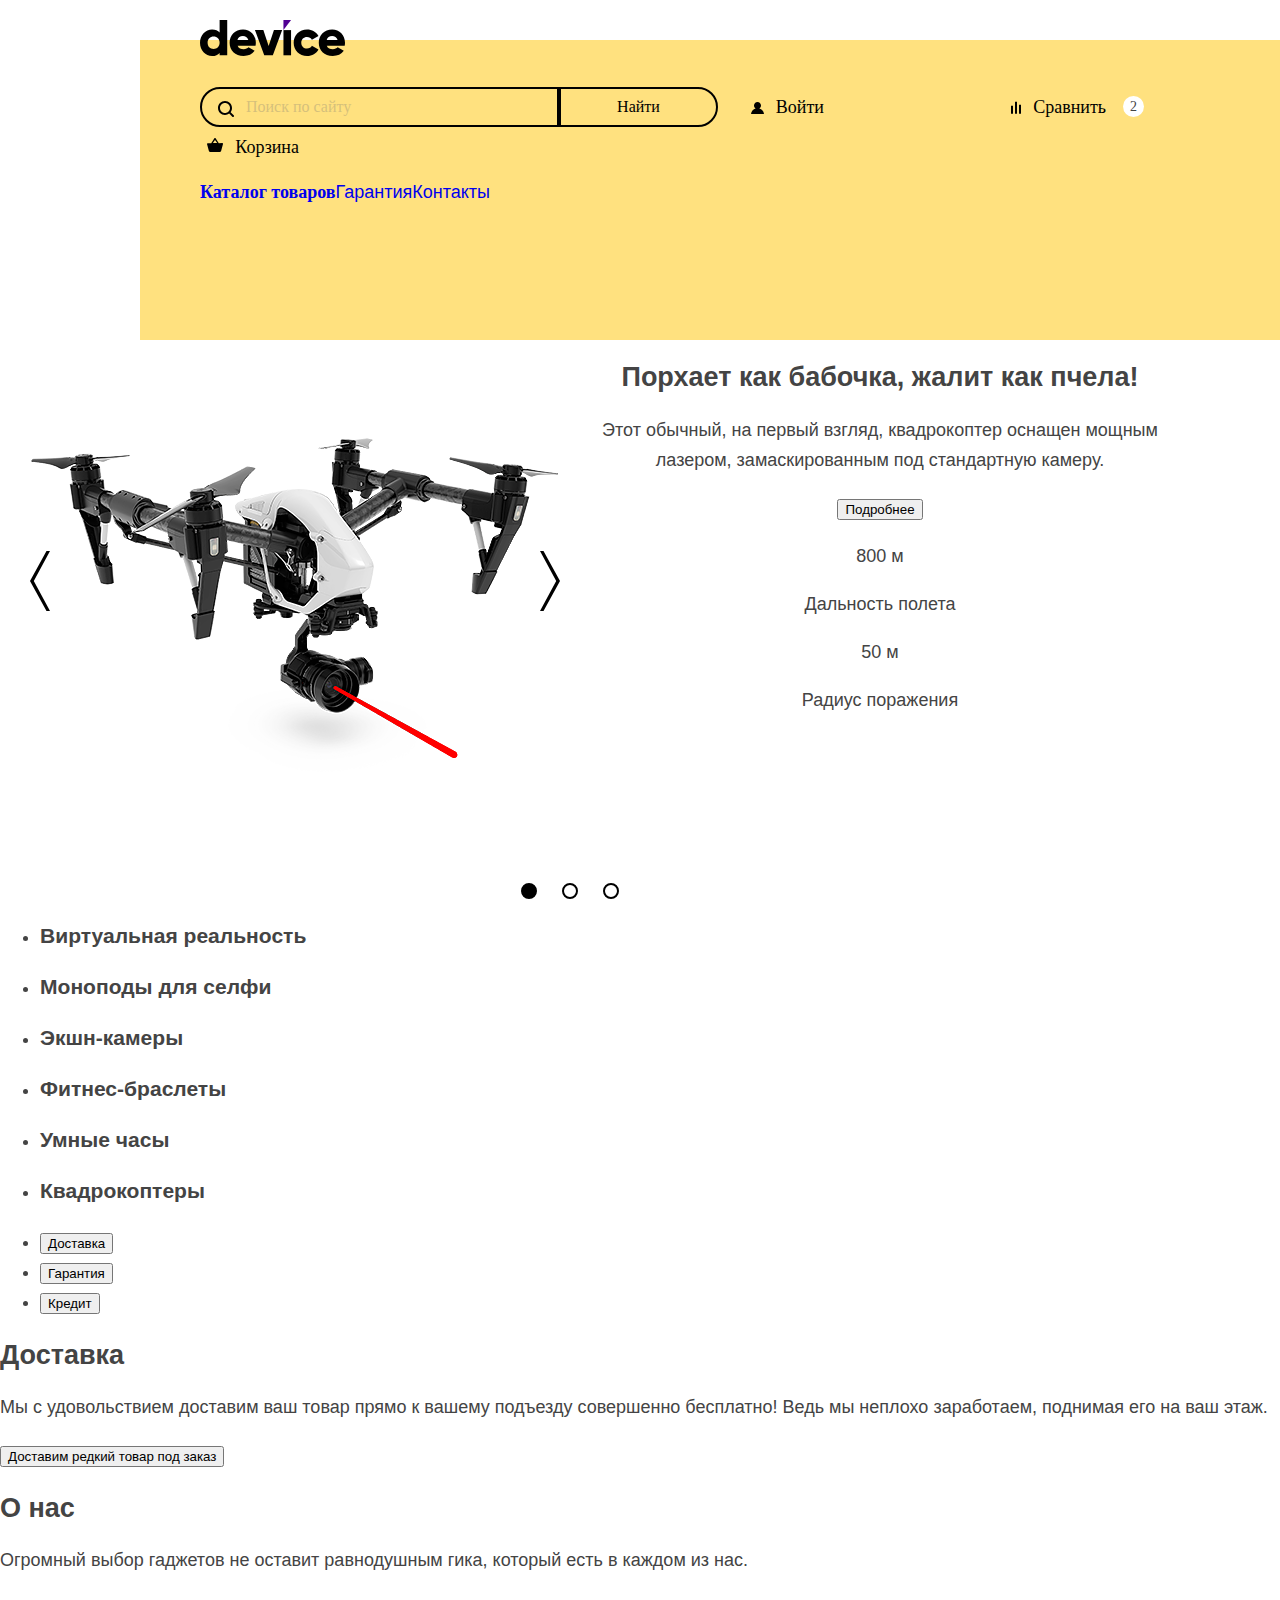
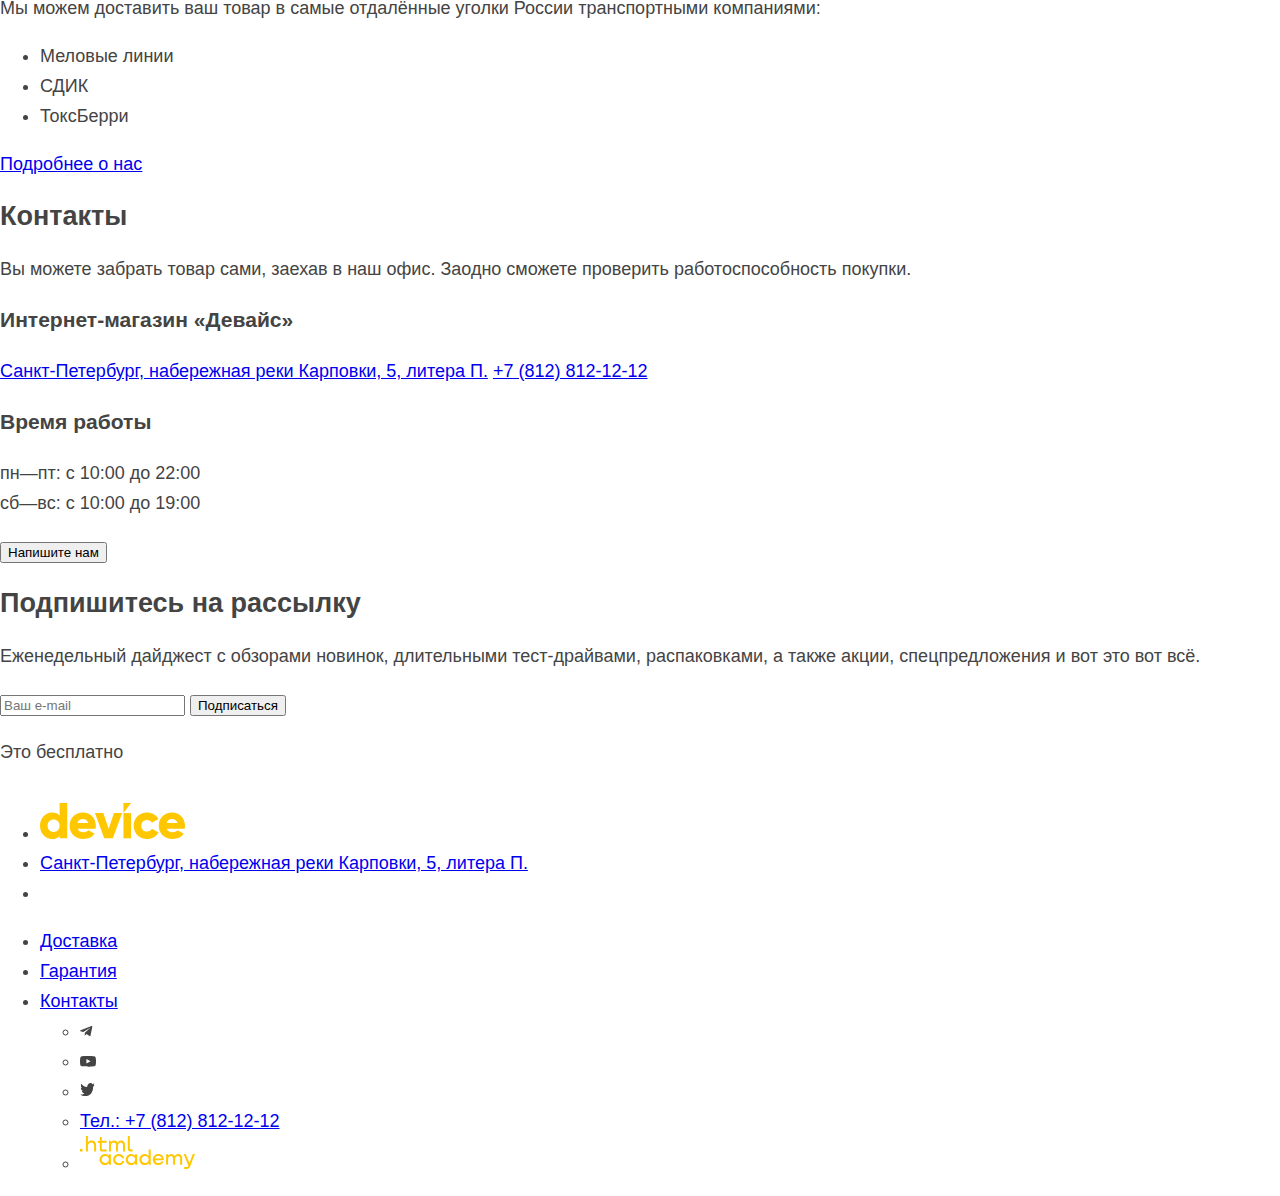
==== index.html @ 03622a64 "Добавляет Первая неделя" ====
<!DOCTYPE html>
<html lang="ru">
  <head>
    <meta charset="utf-8">
    <title>HTML Academy: Девайс</title>
    <link rel="stylesheet" href="styles/styles.css">
  </head>
  <body>
    <header class="page-header">
      <nav class="navigation">
        <a class="header-logo-link" href="#">
          <img src="images/svg/logo.svg" width="145" height="36" alt="Логотип Девайс">
        </a>
        <ul class="navigation-list-main">
          <li>
            <form class="navigation-form">
              <input class="navigation-search" type="text" placeholder="Поиск по сайту">
              <button class="navigation-form-button" type="submit">
                <span class="navigation-text-button">Найти</span>
              </button>
            </form>
          </li>
          <li>
            <a class="navigation-entrance-link" href="#">Войти</a>
          </li>
          <li>
            <a class="navigation-compare-link" href="#">Сравнить</a>
          </li>
          <li>
            <a class="navigation-basket-link" href="#">Корзина</a>
            <span class="navigation-basket-text"></span>
          </li>
        </ul>
        <ul class="navigation-list-index-catalog">
          <li class="navigation-item-index-catalog">
            <a class="navigation-link-index-catalog product-catalog" href="catalog.html">Каталог товаров</a>
          </li>
          <li class="navigation-item-index-catalog">
            <a class="navigation-link-index-catalog" href="#">Гарантия</a>
          </li>
          <li class="navigation-item-index-catalog">
            <a class="navigation-link-index-catalog" href="#contacts">Контакты</a>
          </li>
        </ul>
      </nav>
    </header>
    <main>
      <section class="slider">
        <h1 class="visually-hidden">Главная страница электро товаров</h1>
        <div class='slider-container'>
          <input class="slider-radio" type="radio" name="slider1" id="slider1_1" checked="checked">
          <label for="slider1_1"></label>
          <div class="slider-blok">
            <img alt="Самая популярная игрушка дрон" src="images/jpg/drone.png" width="560" height="560">
            <div class="slider-arrow">
              <label for="slider1_3">
                <img class="arrow" src="images\svg\arrow-left.svg" width="20" height="60" alt="Предыдущий слайд">
              </label>
              <label for="slider1_2">
                <img class="arrow" src="images/svg/arrow-right.svg" width="20" height="60" alt="Следущий слайд">
              </label>
            </div>
            <div class="slider-text">
              <h2 class="slider-title">Порхает как бабочка, жалит как пчела!</h2>
              <p>Этот обычный, на первый взгляд, квадрокоптер оснащен мощным лазером, замаскированным под стандартную камеру.</p>
              <button type="button">Подробнее</button>
              <div>
                <p>800 м</p>
                <p>Дальность полета</p>
              </div>
              <div>
                <p>50 м</p>
                <p>Радиус поражения</p>
              </div>
            </div>
          </div>
          <input class="slider-radio" type="radio" name="slider1" id="slider1_2">
          <label for="slider1_2"></label>
          <div class="slider-blok">
            <img alt="фитнес-браслеты" src="images/jpg/slider-2.png" width="560" height="560">
            <div class="slider-arrow">
              <label class="slider-label" for="slider1_1">
                <img class="arrow" src="images\svg\arrow-left.svg" width="20" height="60" alt="Предыдущий слайд">
              </label>
              <label for="slider1_3">
                <img class="arrow" src="images/svg/arrow-right.svg" width="20" height="60" alt="Следущий слайд">
              </label>
            </div>
            <div class="slider-text">
              <h2 class="slider-title">Худеем правильно!</h2>
              <p>Мотивирующие фитнес-браслеты помогут найти в себе силы не пропускать занятия и соблюдать диету.</p>
              <button type="button">Подробнее</button>
              <div>
                <p>48 часов</p>
                <p>Без подзарядки</p>
              </div>
            </div>
          </div>
          <input class="slider-radio" type="radio" name="slider1" id="slider1_3">
          <label for="slider1_3"></label>
          <div class="slider-blok">
            <img class="slider-images" alt="фитнес-браслеты" src="images/jpg/slider-3.png" width="560" height="560">
            <div class="slider-arrow">
              <label for="slider1_2">
                <img class="arrow" src="images\svg\arrow-left.svg" width="20" height="60" alt="Предыдущий слайд">
              </label>
              <label for="slider1_1">
                <img class="arrow" src="images/svg/arrow-right.svg" width="20" height="60" alt="Следущий слайд">
              </label>
            </div>
            <div class="slider-text">
              <h2 class="slider-title">Делай селфи, как Бен Стиллер!</h2>
              <p>Самая длинная палка для селфи доступна в нашем магазине. Восемь (Восемь, Карл!) метров длиной и весом всего 5 кг.</p>
              <button type="button">Подробнее</button>
              <div>
                <p>8,5 м</p>
                <p>Длина палки</p>
              </div>
              <div>
                <p>5 кг</p>
                <p>Вес палки</p>
              </div>
              <div>
                <p>Карбон</p>
                <p>Материал</p>
              </div>
            </div>
          </div>
        </div>
      </section>
      <section class="catalog-categories">
        <h2 class="visually-hidden">Выбор категории товаров</h2>
        <ul>
          <li>
            <h3>Виртуальная реальность</h3>
          </li>
          <li>
            <h3>Моноподы для селфи</h3>
          </li>
          <li>
            <h3>Экшн-камеры</h3>
          </li>
          <li>
            <h3>Фитнес-браслеты</h3>
          </li>
          <li>
            <h3>Умные часы</h3>
          </li>
          <li>
            <h3>Квадрокоптеры</h3>
          </li>
        </ul>
      </section>
      <section class="property">
        <div class="button-property-container">
          <ul>
            <li>
              <button type="button">Доставка</button>
            </li>
            <li>
              <button type="button">Гарантия</button>
            </li>
            <li>
              <button type="button">Кредит</button>
            </li>
          </ul>
        </div>
        <div>
          <h2>Доставка</h2>
          <p>Мы с удовольствием доставим ваш товар прямо к вашему подъезду совершенно бесплатно! Ведь мы неплохо заработаем, поднимая его на ваш этаж.</p>
        </div>
        <button type="button">Доставим редкий товар под заказ</button>
      </section>
      <section class="company-information">
        <article>
          <h2>О нас</h2>
          <p>Огромный выбор гаджетов не оставит равнодушным гика, который есть в каждом из нас.</p>
          <p>Мы можем доставить ваш товар в самые отдалённые уголки России транспортными компаниями:</p>
          <ul>
            <li>Меловые линии</li>
            <li>СДИК</li>
            <li>ТоксБерри</li>
          </ul>
          <a href="#">Подробнее о нас</a>
        </article>
        <article id="contacts">
          <h2>Контакты</h2>
          <p>Вы можете забрать товар сами, заехав в наш офис. Заодно сможете проверить работоспособность покупки.</p>
          <h3>Интернет-магазин «Девайс»</h3>
          <a href="#">Санкт-Петербург, набережная реки Карповки, 5, литера П.</a>
          <a href="tel:+78128121212">+7 (812) 812-12-12</a>
          <h3>Время работы</h3>
          <p>пн—пт: с 10:00 до 22:00<br>сб—вс: с 10:00 до 19:00</p>
          <button type="button">Напишите нам</button>
        </article>
      </section>
      <section class="subscride">
        <h2>Подпишитесь на рассылку</h2>
        <p>Еженедельный дайджест с обзорами новинок, длительными тест-драйвами, распаковками, а также акции, спецпредложения и вот это вот всё.</p>
        <form class="subscride-form" action="https://echo.htmlacademy.ru" method="post">
          <input class="field"  placeholder="Ваш e-mail" type="email" name="subscride-email" id="subscride-email" required>
          <button class="button-subscride" type="submit">Подписаться</button>
        </form>
        <p>Это бесплатно</p>
      </section>
    </main>
    <footer>
      <section>
        <h2 class="visually-hidden">Контактактная информация</h2>
        <ul>
          <li>
            <a href="#">
              <img src="images/svg/logo-footer.svg" width="145" height="36" alt="Логотип Девайс">
            </a>
          </li>
          <li>
            <a href="#">Санкт-Петербург, набережная реки Карповки, 5, литера П.</a>
          </li>
          <li>
            <span class="footer-decor"></span>
          </li>
        </ul>
        <ul>
          <li>
            <a href="#">Доставка</a>
          </li>
          <li>
            <a href="#">Гарантия</a>
          </li>
          <li>
            <a href="#contacts">Контакты</a>
          </li>
          <ul>
            <li>
              <a href="https://t.me/htmlacademy">
                <img src="images/svg/telegram.svg" width="13" height="11" alt="Сщцыальная сеть Телеграмм">
              </a>
            </li>
            <li>
              <a href="https://www.youtube.com/user/htmlacademyru">
                <img src="images/svg/youtube.svg" width="16" height="11" alt="Видео хостинг Ютуб">
              </a>
            </li>
            <li>
              <a href="https://twitter.com/htmlacademy_ru">
                <img src="images/svg/twitr.svg" width="15" height="14" alt="Социальная сеть Твитр">
              </a>
            </li>
          </ul>
          <ul>
            <li>
              <a href="tel:+78128121212">Тел.: +7 (812) 812-12-12</a>
            </li>
            <li>
              <a href="https://htmlacademy.ru/">
                <span class="visually-hidden">Логотип html.academy</span>
                <svg width="115" height="33" viewBox="0 0 115 33" fill="none" xmlns="http://www.w3.org/2000/svg">
                  <path d="M0 12.9V15.5H2.5V12.9H0Z" fill="#FFC700"/>
                  <path d="M11.6 4.5C10 4.5 8.8 5.2 8 6.2H7.9V0H5.9V15.5H7.9V10.2C7.9 8.1 9.2 6.6 11.2 6.6C13 6.6 14.1 8 14.1 9.8V15.5H16.1V9.4C16.2 6.4 14.3 4.5 11.6 4.5Z" fill="#FFC700"/>
                  <path d="M26.6 4.8H21.8V1.1H19.8V4.9H17.9V6.9H19.8V12.9C19.8 14.6 20.8 15.6 22.5 15.6H26.6V13.6H22.9C22.2 13.6 21.8 13.2 21.8 12.5V6.8H26.6V4.8Z" fill="#FFC700"/>
                  <path d="M41.1 4.6C39.5 4.6 38.2 5.4 37.6 6.7H37.5C36.9 5.5 35.7 4.6 34.1 4.6C32.7 4.6 31.6 5.4 31 6.4H30.9V4.8H29V15.4H31V10C31 8 32 6.5 33.6 6.5C35.1 6.5 36 7.5 36 9.1V15.4H38V9.8C38 7.4 39.4 6.5 40.6 6.5C42.1 6.5 43 7.5 43 9.1V15.4H45V8.9C45.1 6.4 43.6 4.6 41.1 4.6Z" fill="#FFC700"/>
                  <path d="M47.8 12.7C47.8 14.4 48.8 15.4 50.6 15.4H52.6V13.4H50.9C50.2 13.4 49.8 13 49.8 12.3V0H47.8V12.7Z" fill="#FFC700"/>
                  <path d="M28.9 19.7C28 18.6 26.7 17.9 25 17.9C21.9 17.9 19.6 20.2 19.6 23.5C19.6 26.8 21.9 29.1 25 29.1C26.8 29.1 28 28.3 28.8 27.2H28.9V28.8H30.9V18.2H28.9V19.7ZM25.3 27.1C23.1 27.1 21.7 25.5 21.7 23.5C21.7 21.5 23.1 19.9 25.3 19.9C27.5 19.9 28.9 21.5 28.9 23.5C28.9 25.4 27.5 27.1 25.3 27.1Z" fill="#FFC700"/>
                  <path d="M44.2 22C43.7 19.6 41.6 17.9 38.8 17.9C35.4 17.9 33.2 20.4 33.2 23.5C33.2 26.6 35.4 29.1 38.8 29.1C41.6 29.1 43.7 27.3 44.2 24.9H42.1C41.7 26.2 40.4 27.2 38.8 27.2C36.6 27.2 35.2 25.6 35.2 23.6C35.2 21.6 36.6 20 38.8 20C40.4 20 41.6 21 42.1 22.2H44.2V22Z" fill="#FFC700"/>
                  <path d="M55.1 19.7C54.2 18.6 52.9 17.9 51.2 17.9C48.1 17.9 45.8 20.2 45.8 23.5C45.8 26.8 48.1 29.1 51.2 29.1C53 29.1 54.2 28.3 55 27.2H55.1V28.8H57.1V18.2H55.1V19.7ZM51.5 27.1C49.3 27.1 47.9 25.5 47.9 23.5C47.9 21.5 49.3 19.9 51.5 19.9C53.7 19.9 55.1 21.5 55.1 23.5C55.1 25.4 53.6 27.1 51.5 27.1Z" fill="#FFC700"/>
                  <path d="M68.7 19.8C67.8 18.7 66.5 17.9 64.8 17.9C61.7 17.9 59.4 20.2 59.4 23.5C59.4 26.8 61.6 29.1 64.8 29.1C66.5 29.1 67.8 28.3 68.6 27.3H68.7V28.8H70.7V13.4H68.7V19.8ZM65.1 27.1C62.9 27.1 61.5 25.5 61.5 23.5C61.5 21.5 62.9 19.9 65.1 19.9C67.3 19.9 68.7 21.5 68.7 23.5C68.6 25.5 67.2 27.1 65.1 27.1Z" fill="#FFC700"/>
                  <path d="M78.3 17.9C75 17.9 72.8 20.4 72.8 23.5C72.8 26.5 74.9 29.1 78.3 29.1C80.8 29.1 82.8 27.8 83.5 25.5H81.4C80.9 26.5 79.8 27.1 78.4 27.1C76.5 27.1 75.1 25.8 75 24.2H83.8C84 20.6 81.8 17.9 78.3 17.9ZM78.3 19.8C80 19.8 81.3 20.8 81.6 22.4H75.1C75.4 20.9 76.6 19.8 78.3 19.8Z" fill="#FFC700"/>
                  <path d="M98.2 17.9C96.6 17.9 95.3 18.7 94.6 19.9H94.5C93.9 18.7 92.7 17.9 91.1 17.9C89.7 17.9 88.6 18.6 88 19.7V18.2H86.1V28.8H88.1V23.4C88.1 21.4 89.1 20 90.7 19.9C92.2 19.9 93.1 20.9 93.1 22.5V28.8H95.1V23.2C95.1 20.8 96.5 19.9 97.7 19.9C99.2 19.9 100.1 20.9 100.1 22.5V28.8H102.1V22.3C102.2 19.7 100.7 17.9 98.2 17.9Z" fill="#FFC700"/>
                  <path d="M109.4 27L105.8 18.1H103.6L108.4 29.7C108.1 30.6 107.7 30.9 106.7 30.9H104.2V32.9H106.7C108.5 32.9 109.5 32.1 110.2 30.3L114.9 18.1H112.8L109.4 27Z" fill="#FFC700"/>
                </svg>
              </a>
            </li>
          </ul>
        </ul>
      </section>
    </footer>
  </body>
</html>
---- styles/styles.css ----
@font-face {
  font-family: "Rubik";
  font-style: normal;
  font-weight: 400;
  src: url("../fonts/rubik/rubik-400.woff2") format("woff2");
  font-display: swap;
}

@font-face {
  font-family: "Rubik";
  font-style: normal;
  font-weight: 700;
  src: url("../fonts/rubik/rubik-700.woff2") format("woff2");
  font-display: swap;
}

@font-face {
  font-family: "Raleway";
  font-style: normal;
  font-weight: 800;
  src: url("../fonts/raleway/raleway-800.woff2") format("woff2");
  font-display: swap;
}

html {
  height: 100%;
  background: #E5E5E5;
}

body {
  display: flex;
  width: 1440px;
  min-height: 100%;
  margin: 0 auto;
  flex-direction: column;
  font-weight: 400;
  font-size: 18px;
  line-height: 30px;
  font-family: "Rubik", sans-serif;
  color: #444444;
  background: #FFFFFF;
}

.visually-hidden {
  position: absolute;
  width: 1px;
  height: 1px;
  margin: -1px;
  padding: 0;
  border: 0;
  clip: rect(0 0 0 0);
  overflow: hidden;
}
/* header*/
.page-header {
  width: 1160px;
  min-height: 300px;
  margin: 0 auto;
  margin-top: 40px;
  background: #FFE17F;
}

.navigation {
  display: flex;
  flex-wrap: wrap;
  width: 1040px;
  position: relative;
  bottom: 20px;
  left: 60px;
  flex-direction: column;
  align-items: flex-start;
}

.header-logo-link {
  margin-bottom: 22px;
  outline-style: none;
}

.header-logo-link:hover  {
  opacity: 0.6;
}

.header-logo-link:active {
  opacity: 0.3;
}

.header-logo-link:focus-visible {
  outline: 2px solid #AF4FFF;
}

.navigation-list-main,
.navigation-list-index-catalog {
  display: flex;
  flex-wrap: wrap;
  width: 1040px;
  margin: 0;
  padding: 0;
  list-style: none;
}

.navigation-form {
  display: flex;
}

.navigation-search,
.navigation-search-catalog {
  display: block;
  width: 311px;
  padding: 8px 0;
  padding-left: 44px;
  font-family: 'Rubik';
  font-weight: 400;
  font-size: 16px;
  line-height: 20px;
  color: #000000;
  background: #FFE17F;
  border: 2px solid #000000;
  border-radius: 50px 0 0 50px;
}

.navigation-search::placeholder {
  opacity: 0.3;
}

.navigation-search,
.navigation-search-catalog {
  background-image: url("../images/svg/magnifier.svg");
  background-repeat: no-repeat;
  background-position-x: 16px;
  background-position-y: 12px;
}

.navigation-search:focus,
.navigation-search-catalog:focus {
  outline: 2px solid #AF4FFF
}

.navigation-search:disabled,
.navigation-search-catalog:disabled {
  opacity: 0.3;
}

.navigation-form-button {
  display: block;
  min-width: 159px;
  margin-right: 27px;
  padding: 8px 0;
  font-family: 'Rubik';
  font-size: 16px;
  line-height: 20px;
  text-align: center;
  color: #000000;
  background: #FFE17F;
  border: 2px solid #000000;
  border-radius: 0 50px 50px 0;
  text-decoration: none;
  cursor: pointer;
}

.navigation-form-button:hover {
  color: #FFFFFF;
  background: #000000;
}

.navigation-form-button:active {
  color: #FFFFFF;
  background: #000000;
}

.navigation-text-button:active {
  opacity: 0.3;
}

.navigation-form-button:focus-visible {
  outline: 2px solid #AF4FFF;
}

.navigation-entrance-link {
  display: block;
  width: 79px;
  margin: 0;
  margin-right: 177px;
  padding: 5px 0;
  font-family: 'Rubik';
  font-size: 18px;
  line-height: 30px;
  text-align: right;
  color: #000000;
  cursor: pointer;
  text-decoration: none;
}

.navigation-entrance-link::before {
  position: relative;
  content: "";
  padding: 0 7px;
  top: 5px;
  right: 11px;
  background-image: url("../images/svg/figure.svg");
  background-repeat: no-repeat;
}

.navigation-compare-link {
  display: block;
  width: 105px;
  margin: 0;
  margin-right: 36px;
  padding: 5px 0;
  font-family: 'Rubik';
  font-size: 18px;
  line-height: 30px;
  text-align: right;
  color: #000000;
  cursor: pointer;
  text-decoration: none;
}

.navigation-compare-link::before {
  position: relative;
  content: "";
  padding: 0 5px;
  top: 4px;
  right: 12px;
  background-image: url("../images/svg/сompare.svg");
  background-repeat: no-repeat;
}

.navigation-basket-link {
  display: block;
  width: 99px;
  margin: 0;
  padding: 5px 0;
  font-family: 'Rubik';
  font-size: 18px;
  line-height: 30px;
  text-align: right;
  color: #000000;
  cursor: pointer;
  text-decoration: none;
}

.navigation-basket-link::before {
  position: relative;
  content: "";
  padding: 0 8px;
  top: 1px;
  right: 12px;
  background-image: url("../images/svg/basket.svg");
  background-repeat: no-repeat;
}

.navigation-basket-link::after {
  position: absolute;
  content: "";
  width: 21px;
  height: 21px;
  right: 96px;
  top: 76px;
  border-radius: 100%;
  background: #FFFFFF;
}

.navigation-basket-text::after {
  position: absolute;
  content: "2";
  right: 103px;
  top: 78px;
  font-family: 'Rubik';
  font-style: normal;
  font-weight: 400;
  font-size: 14px;
  line-height: 17px;
}

.navigation-entrance-link:hover,
.navigation-compare-link:hover,
.navigation-basket-link:hover {
  opacity: 0.6;
}

.navigation-entrance-link:active,
.navigation-compare-link:active,
.navigation-basket-link:active {
  opacity: 0.3;
}

.navigation-entrance-link:focus-visible,
.navigation-compare-link:focus-visible,
.navigation-basket-link:focus-visible {
  outline: 2px solid #AF4FFF;
}

.navigation-list-index-catalog {
  min-height: 50px;
}

.navigation-link-index-catalog {
  display: block;
  text-decoration: none;
}

.navigation-item-index-catalog {
  margin-top: auto;
  margin-bottom: auto;
}

.product-catalog {
  font-family: 'Raleway';
  font-weight: 800;
  font-size: 18px;
  line-height: 21px;
}

.slider-container {
  position: relative;
  width: 1160px;
  height: 560px;
  text-align: center;
}

.slider-blok {
  display: flex;
}

.slider-arrow {
  display: flex;
  position: absolute;
  width: 570px;
  margin: 0;
  padding: 0;
  left: 10px;
  top: 211px;
  justify-content: space-between;
}

.arrow {
  padding: 0 20px;
  cursor: pointer;
}

.slider-text {
  width: 560px;
  margin-left: 40px;
}

.slider-radio {
  display: none;
}


.slider-radio + label {
  display: inline-block;
  width: 12px;
  height: 12px;
  border-radius: 8px;
  border: 2px solid #000000;
  cursor: pointer;
  z-index: 100;
  position: relative;
  margin-right: 20px;
  top: 96%;
}

.slider-radio + label:hover {
  background: rgba(250, 250, 250, 0.8);
}

.slider-radio:checked + label {
  background: #000000;
}

.slider-blok {
  position: absolute;
  top: 0;
  left: 0;
  right: 0;
  bottom: 0;
  z-index: 0;
  visibility: hidden;
  opacity: 0;
  transition: opacity 0.8s ease-out 0.1s, visibility 0.1s ease-out 0.9s;
}

.slider-radio:checked + label + .slider-blok {
  visibility: visible;
  opacity: 1;
  transition: opacity 0.8s ease-out 0.1s, visibility 0.1s ease-out 0s;
}
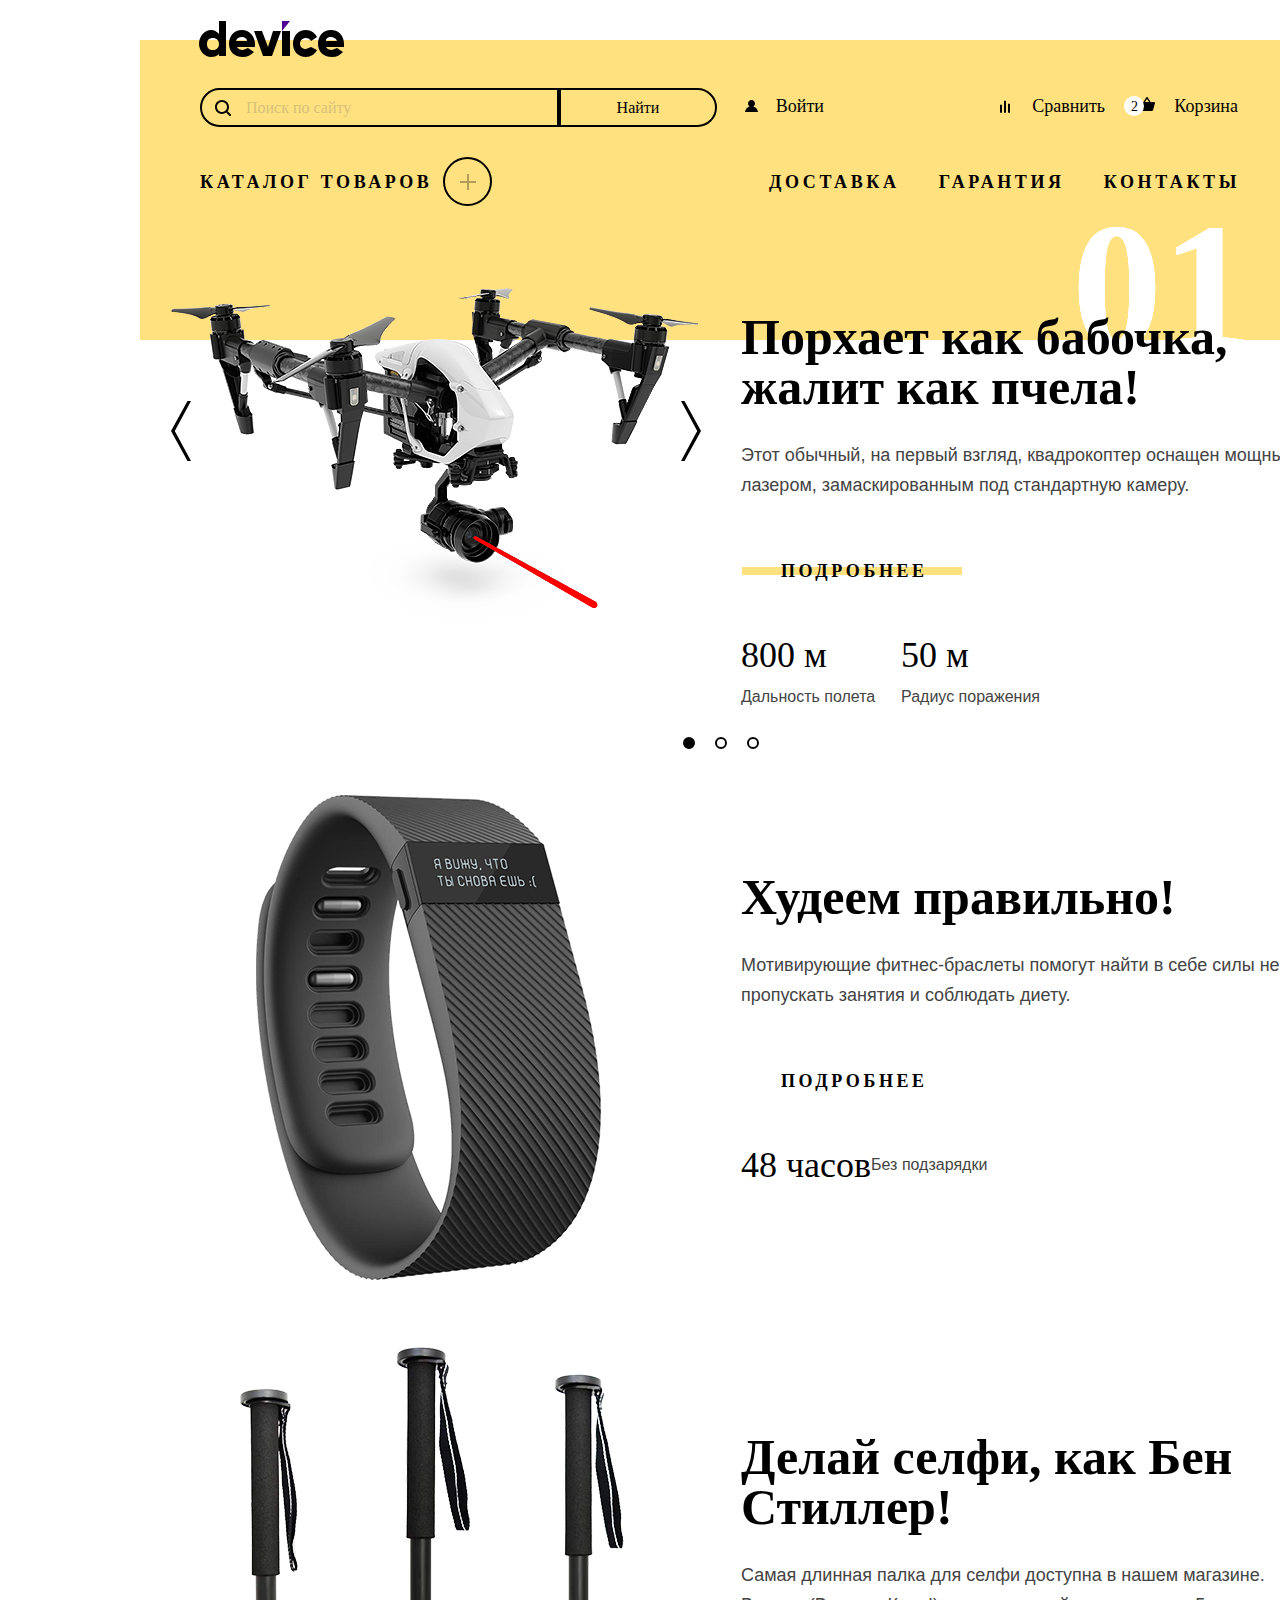
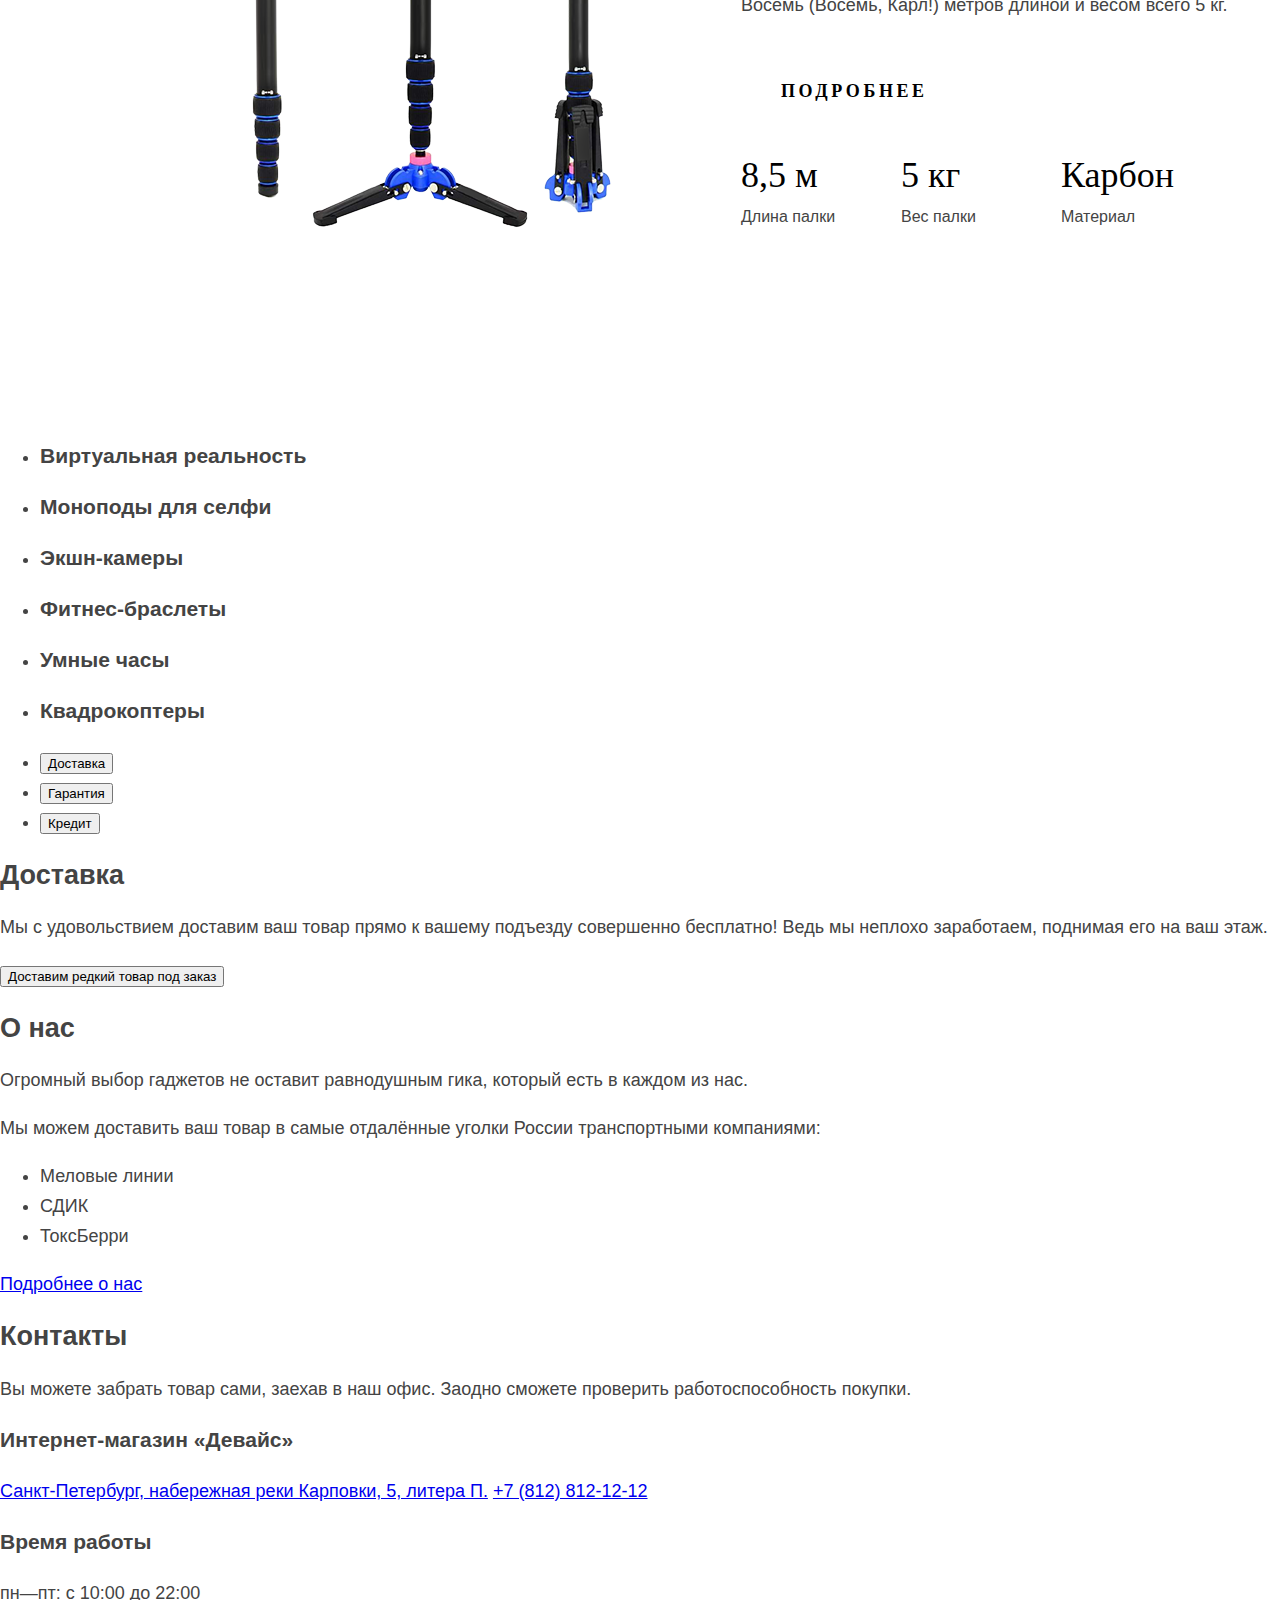
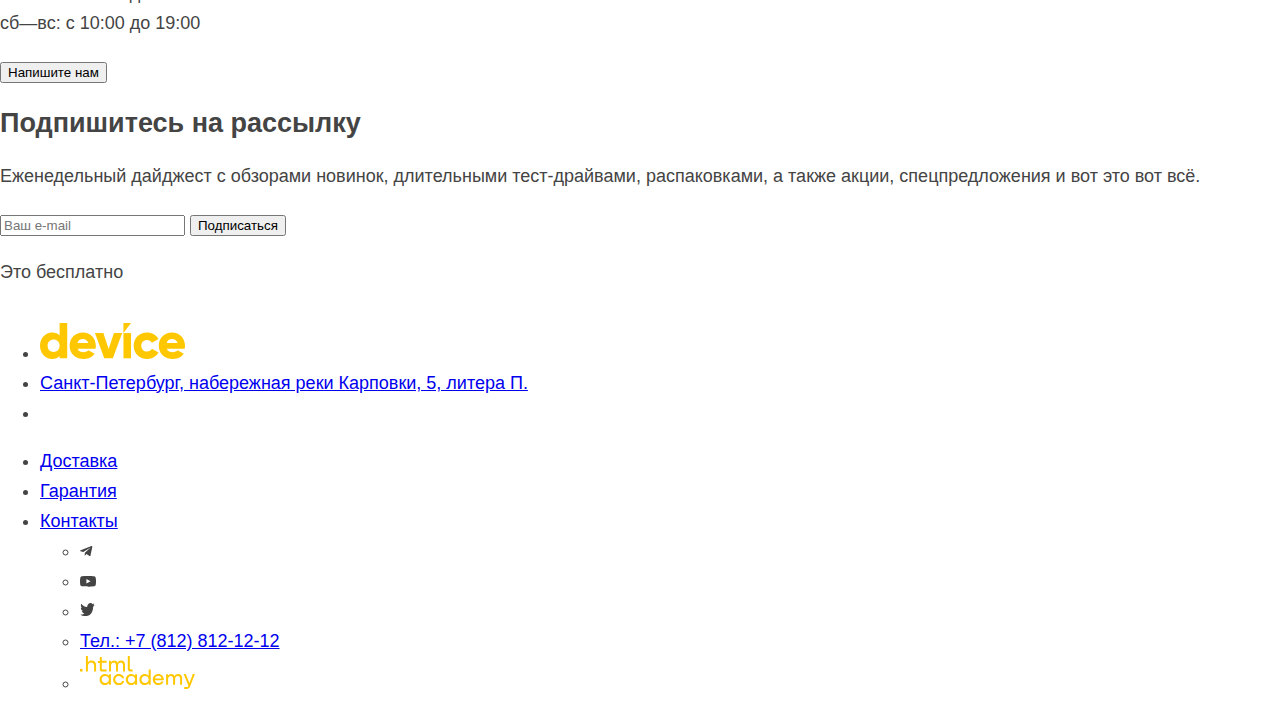
==== commit 65ecb6f9: "Добавляет Вторая неделя" ====
--- a/index.html
+++ b/index.html
@@ -7,126 +7,197 @@
   </head>
   <body>
     <header class="page-header">
+      <a class="header-logo-link" href="#">
+        <img src="images/svg/logo.svg" width="145" height="36" alt="Логотип Девайс">
+      </a>
       <nav class="navigation">
-        <a class="header-logo-link" href="#">
-          <img src="images/svg/logo.svg" width="145" height="36" alt="Логотип Девайс">
-        </a>
-        <ul class="navigation-list-main">
-          <li>
-            <form class="navigation-form">
-              <input class="navigation-search" type="text" placeholder="Поиск по сайту">
+        <div class="navigation-container">
+          <form action="https://echo.htmlacademy.ru" method="get">
+            <label class="navigation-form">
+              <span class="visually-hidden">Поискавое поле</span>
+              <input class="navigation-search" type="text" placeholder="Поиск по сайту" name="text">
               <button class="navigation-form-button" type="submit">
                 <span class="navigation-text-button">Найти</span>
               </button>
-            </form>
-          </li>
-          <li>
-            <a class="navigation-entrance-link" href="#">Войти</a>
-          </li>
-          <li>
-            <a class="navigation-compare-link" href="#">Сравнить</a>
-          </li>
-          <li>
-            <a class="navigation-basket-link" href="#">Корзина</a>
-            <span class="navigation-basket-text"></span>
-          </li>
-        </ul>
-        <ul class="navigation-list-index-catalog">
-          <li class="navigation-item-index-catalog">
-            <a class="navigation-link-index-catalog product-catalog" href="catalog.html">Каталог товаров</a>
-          </li>
-          <li class="navigation-item-index-catalog">
-            <a class="navigation-link-index-catalog" href="#">Гарантия</a>
-          </li>
-          <li class="navigation-item-index-catalog">
-            <a class="navigation-link-index-catalog" href="#contacts">Контакты</a>
-          </li>
-        </ul>
+            </label>
+          </form>
+          <a class="navigation-entrance-link" href="#">Войти</a>
+          <ul class="navigation-list-index">
+            <li>
+              <a class="navigation-compare-link" href="#">Сравнить</a>
+            </li>
+            <li class="navigation-basket-itam">
+              <a class="navigation-basket-link" href="#">Корзина</a>
+              <div class="navigation-basket-itam">
+                <div class="container-popover">
+                  <ul class="popover-list">
+                    <li class="popover-itam">
+                      <div class="container-amateur">
+                        <img class="popover-images" src="images/jpg/product.jpg" width="39" height="43" alt="Картинка сэлфи палка">
+                        <p class="popover-text">Любительская<br>селфи-палка</p>
+                      </div>
+                      <button class="popover-botton" type="button">
+                        <span class="visually-hidden">Удалить избранное</span>
+                      </button>
+                    </li>
+                    <li class="popover-itam">
+                      <div class="container-professional">
+                        <img class="popover-images" src="images/jpg/product-1-small.jpg" width="39" height="43" alt="Картинка сэлфи палка">
+                        <p class="popover-text">Профессиональная<br>селфи-палка</p>
+                      </div>
+                      <button class="popover-botton-product" type="button">
+                        <span class="visually-hidden">Удалить избранное</span>
+                      </button>
+                    </li>
+                  </ul>
+                  <ul class="popover-list-text">
+                    <li class="popover-itam">
+                      <p class="popover-text">Товаров: 2</p>
+                    </li>
+                    <li class="popover-itam">
+                      <p class="popover-text">Сумма: 2000 ₽</p>
+                    </li>
+                    <li class="popover-itam-botton">
+                      <a class="popover-link" href="#">Открыть корзину</a>
+                    </li>
+                  </ul>
+                </div>
+              </div>
+            </li>
+          </ul>
+        </div>
+        <div class="navigation-container-group">
+          <div class="container-group-toggler">
+            <p class="navigation-text-group-toggler">Каталог товаров</p>
+            <button class="group-toggler-button" type="button">
+              <span class="visually-hidden">Открыть каталог таваров.</span>
+              <div class="submenu-container">
+                <div class="submenu-container-list">
+                  <ul class="submenu">
+                    <li class="submenu-itam">
+                      <a class="submenu-link" href="">Виртуальная реальность</a>
+                    </li>
+                    <li class="submenu-itam">
+                      <a class="submenu-link" href="">Моноподы для cелфи</a>
+                    </li>
+                    <li class="submenu-itam">
+                      <a class="submenu-link" href="">Экшн-камеры</a>
+                    </li>
+                  </ul>
+                  <ul class="submenu">
+                    <li class="submenu-itam">
+                      <a class="submenu-link" href="">Фитнес-браслеты</a>
+                    </li>
+                    <li class="submenu-itam">
+                      <a class="submenu-link" href="">Умные часы</a>
+                    </li>
+                  </ul>
+                  <ul class="submenu">
+                    <li class="submenu-itam">
+                      <a class="submenu-link" href="">Квадрокоптеры</a>
+                    </li>
+                  </ul>
+                </div>
+              </div>
+            </button>
+          </div>
+          <ul class="navigation-list-group">
+            <li class="navigation-item-group">
+              <a class="navigation-link-group" href="#">Доставка</a>
+            </li>
+            <li class="navigation-item-group">
+              <a class="navigation-link-group" href="#">Гарантия</a>
+            </li>
+            <li class="navigation-item-group">
+              <a class="navigation-link-group" href="#contacts">Контакты</a>
+            </li>
+          </ul>
+        </div>
       </nav>
     </header>
     <main>
       <section class="slider">
         <h1 class="visually-hidden">Главная страница электро товаров</h1>
-        <div class='slider-container'>
-          <input class="slider-radio" type="radio" name="slider1" id="slider1_1" checked="checked">
-          <label for="slider1_1"></label>
-          <div class="slider-blok">
+        <article class='slider-container'>
+          <h2 class="visually-hidden">Дрон</h2>
+          <div class="slider-arrow">
+            <button class="slider-button" type="button">
+              <img class="arrow" src="images\svg\arrow-left.svg" width="20" height="60" alt="Предыдущий слайд">
+            </button>
+            <button class="slider-button" type="button">
+              <img class="arrow" src="images/svg/arrow-right.svg" width="20" height="60" alt="Следущий слайд">
+            </button>
+            <div class="container-radio-button">
+              <button class="button-radio_1" type="button">
+                <span class="visually-hidden">Кнопка переключение слайдера</span>
+              </button>
+              <button class="button-radio" type="button">
+                <span class="visually-hidden">Кнопка переключение слайдера</span>
+              </button>
+              <button class="button-radio" type="button">
+                <span class="visually-hidden">Кнопка переключение слайдера</span>
+              </button>
+            </div>
+          </div>
+          <div class="slider-blok slider-one">
             <img alt="Самая популярная игрушка дрон" src="images/jpg/drone.png" width="560" height="560">
-            <div class="slider-arrow">
-              <label for="slider1_3">
-                <img class="arrow" src="images\svg\arrow-left.svg" width="20" height="60" alt="Предыдущий слайд">
-              </label>
-              <label for="slider1_2">
-                <img class="arrow" src="images/svg/arrow-right.svg" width="20" height="60" alt="Следущий слайд">
-              </label>
+            <div class="container-slider-text">
+              <strong class="slider-text-desc">Порхает как бабочка, жалит как пчела!</strong>
+              <p class="slider-text">Этот обычный, на первый взгляд, квадрокоптер оснащен мощным лазером, замаскированным под стандартную камеру.</p>
+              <a class="slider-link-button" href="#">Подробнее</a>
+              <div class="container-characteristic-desc">
+                <div class="container-characteristic">
+                  <p class="characteristic-text">800 м</p>
+                  <p class="slider-text-characteristic">Дальность полета</p>
+                </div>
+                <div class="container-characteristic">
+                  <p class="characteristic-text">50 м</p>
+                  <p class="slider-text-characteristic">Радиус поражения</p>
+                </div>
+              </div>
             </div>
-            <div class="slider-text">
-              <h2 class="slider-title">Порхает как бабочка, жалит как пчела!</h2>
-              <p>Этот обычный, на первый взгляд, квадрокоптер оснащен мощным лазером, замаскированным под стандартную камеру.</p>
-              <button type="button">Подробнее</button>
-              <div>
-                <p>800 м</p>
-                <p>Дальность полета</p>
-              </div>
-              <div>
-                <p>50 м</p>
-                <p>Радиус поражения</p>
+          </div>
+        </article>
+        <article class='slider-container'>
+          <h2 class="visually-hidden">фитнес-браслеты</h2>
+          <div class="slider-blok slider-one">
+            <img alt="фитнес-браслеты" src="images/jpg/slider-2.png" width="560" height="560">
+            <div class="container-slider-text">
+              <strong class="slider-text-desc">Худеем правильно!</strong>
+              <p class="slider-text">Мотивирующие фитнес-браслеты помогут найти в себе силы не пропускать занятия и соблюдать диету.</p>
+              <a class="slider-link-button" href="#">Подробнее</a>
+              <div class="container-characteristic-desc">
+                <p class="characteristic-text">48 часов</p>
+                <p class="slider-text-characteristic">Без подзарядки</p>
               </div>
             </div>
           </div>
-          <input class="slider-radio" type="radio" name="slider1" id="slider1_2">
-          <label for="slider1_2"></label>
-          <div class="slider-blok">
-            <img alt="фитнес-браслеты" src="images/jpg/slider-2.png" width="560" height="560">
-            <div class="slider-arrow">
-              <label class="slider-label" for="slider1_1">
-                <img class="arrow" src="images\svg\arrow-left.svg" width="20" height="60" alt="Предыдущий слайд">
-              </label>
-              <label for="slider1_3">
-                <img class="arrow" src="images/svg/arrow-right.svg" width="20" height="60" alt="Следущий слайд">
-              </label>
+        </article>
+        <article class='slider-container'>
+          <h2 class="visually-hidden">палка для селфи</h2>
+          <div class="slider-blok slider-one">
+            <img class="slider-images" alt="фитнес-браслеты" src="images/jpg/slider-3.png" width="560" height="560">
+            <div class="container-slider-text">
+              <strong class="slider-text-desc">Делай селфи, как Бен Стиллер!</strong>
+              <p class="slider-text">Самая длинная палка для селфи доступна в нашем магазине. Восемь (Восемь, Карл!) метров длиной и весом всего 5 кг.</p>
+              <a class="slider-link-button" href="#">Подробнее</a>
+              <div class="container-characteristic-desc">
+                <div class="container-characteristic">
+                  <p class="characteristic-text">8,5 м</p>
+                  <p class="slider-text-characteristic">Длина палки</p>
+                </div>
+                <div class="container-characteristic">
+                  <p class="characteristic-text">5 кг</p>
+                  <p class="slider-text-characteristic">Вес палки</p>
+                </div>
+                <div class="container-characteristic">
+                  <p class="characteristic-text">Карбон</p>
+                  <p class="slider-text-characteristic">Материал</p>
+                </div>
+              </div>
             </div>
-            <div class="slider-text">
-              <h2 class="slider-title">Худеем правильно!</h2>
-              <p>Мотивирующие фитнес-браслеты помогут найти в себе силы не пропускать занятия и соблюдать диету.</p>
-              <button type="button">Подробнее</button>
-              <div>
-                <p>48 часов</p>
-                <p>Без подзарядки</p>
-              </div>
-            </div>
-          </div>
-          <input class="slider-radio" type="radio" name="slider1" id="slider1_3">
-          <label for="slider1_3"></label>
-          <div class="slider-blok">
-            <img class="slider-images" alt="фитнес-браслеты" src="images/jpg/slider-3.png" width="560" height="560">
-            <div class="slider-arrow">
-              <label for="slider1_2">
-                <img class="arrow" src="images\svg\arrow-left.svg" width="20" height="60" alt="Предыдущий слайд">
-              </label>
-              <label for="slider1_1">
-                <img class="arrow" src="images/svg/arrow-right.svg" width="20" height="60" alt="Следущий слайд">
-              </label>
-            </div>
-            <div class="slider-text">
-              <h2 class="slider-title">Делай селфи, как Бен Стиллер!</h2>
-              <p>Самая длинная палка для селфи доступна в нашем магазине. Восемь (Восемь, Карл!) метров длиной и весом всего 5 кг.</p>
-              <button type="button">Подробнее</button>
-              <div>
-                <p>8,5 м</p>
-                <p>Длина палки</p>
-              </div>
-              <div>
-                <p>5 кг</p>
-                <p>Вес палки</p>
-              </div>
-              <div>
-                <p>Карбон</p>
-                <p>Материал</p>
-              </div>
-            </div>
-          </div>
-        </div>
+          </div>
+        </article>
       </section>
       <section class="catalog-categories">
         <h2 class="visually-hidden">Выбор категории товаров</h2>
--- a/styles/styles.css
+++ b/styles/styles.css
@@ -24,13 +24,12 @@
 
 html {
   height: 100%;
-  background: #E5E5E5;
 }
 
 body {
   display: flex;
-  width: 1440px;
-  min-height: 100%;
+  min-width: 1440px;
+  height: 100%;
   margin: 0 auto;
   flex-direction: column;
   font-weight: 400;
@@ -51,6 +50,94 @@
   clip: rect(0 0 0 0);
   overflow: hidden;
 }
+
+.header-logo-link:hover,
+.navigation-entrance-link:hover,
+.navigation-compare-link:hover,
+.navigation-basket-link:hover,
+.navigation-link-group:hover
+.submenu-link:hover,
+.popover-botton:hover,
+.popover-botton-product:hover,
+.container-amateur:hover,
+.container-professional:hover,
+.slider-button:hover,
+.button-radio_1:hover,
+.button-radio:hover {
+  opacity: 0.6;
+  outline: none;
+}
+
+.header-logo-link:active,
+.navigation-entrance-link:active,
+.navigation-compare-link:active,
+.navigation-basket-link:active,
+.navigation-link-group:active,
+.navigation-text-button:active,
+.submenu-link:active,
+.popover-botton:active,
+.popover-botton-product:active,
+.popover-link:active,
+.container-amateur:active,
+.container-professional:active,
+.slider-button:active,
+.button-radio_1:active,
+.button-radio:active {
+  opacity: 0.3;
+  outline: none;
+}
+
+.header-logo-link:focus-visible,
+.navigation-entrance-link:focus-visible,
+.navigation-compare-link:focus-visible,
+.navigation-basket-link:focus-visible,
+.navigation-link-group:focus-visible,
+.container-group-toggler:focus-within,
+.navigation-form-button:focus-visible,
+.navigation-search:focus,
+.navigation-search-catalog:focus,
+.submenu-link:focus,
+.popover-botton:focus,
+.popover-botton-product:focus,
+.popover-link:focus,
+.container-amateur:focus,
+.container-professional:focus,
+.slider-link-button:focus,
+.slider-button:focus,
+.button-radio_1:focus,
+.button-radio:focus {
+  outline: 2px solid #AF4FFF;
+}
+
+.popover-link:hover,
+.slider-link-button:hover {
+  background: #FFE17F;
+  outline: none;
+}
+
+.group-toggler-button:hover {
+  opacity: 1;
+}
+
+.navigation-search:disabled,
+.navigation-search-catalog:disabled,
+.popover-link:disabled,
+.slider-link-button:disabled,
+.slider-button:disabled,
+.button-radio_1:disabled,
+.button-radio:disabled {
+  opacity: 0.3;
+}
+
+.navigation-search::placeholder {
+  opacity: 0.3;
+}
+
+.slider-link-button:active {
+  background: #FFCC33;
+  outline: none;
+}
+
 /* header*/
 .page-header {
   width: 1160px;
@@ -64,93 +151,62 @@
   display: flex;
   flex-wrap: wrap;
   width: 1040px;
+  margin: 0 auto;
+}
+
+.navigation-container {
+  display: flex;
+  flex-wrap: wrap;
+  min-height: 40px;
+  margin-bottom: 30px;
+}
+
+.header-logo-link {
   position: relative;
-  bottom: 20px;
-  left: 60px;
-  flex-direction: column;
-  align-items: flex-start;
-}
-
-.header-logo-link {
-  margin-bottom: 22px;
+  bottom: 19px;
+  left: 59px;
   outline-style: none;
 }
 
-.header-logo-link:hover  {
-  opacity: 0.6;
-}
-
-.header-logo-link:active {
-  opacity: 0.3;
-}
-
-.header-logo-link:focus-visible {
-  outline: 2px solid #AF4FFF;
-}
-
-.navigation-list-main,
-.navigation-list-index-catalog {
-  display: flex;
-  flex-wrap: wrap;
-  width: 1040px;
-  margin: 0;
-  padding: 0;
-  list-style: none;
-}
-
 .navigation-form {
   display: flex;
-}
-
-.navigation-search,
-.navigation-search-catalog {
-  display: block;
-  width: 311px;
-  padding: 8px 0;
+  height: 39px;
+  margin-top: 3px;
+}
+
+.navigation-search {
+  display: block;
+  width: 300px;
   padding-left: 44px;
+  padding-right: 11px;
   font-family: 'Rubik';
   font-weight: 400;
   font-size: 16px;
   line-height: 20px;
   color: #000000;
-  background: #FFE17F;
+  background: transparent;
   border: 2px solid #000000;
   border-radius: 50px 0 0 50px;
-}
-
-.navigation-search::placeholder {
-  opacity: 0.3;
 }
 
 .navigation-search,
 .navigation-search-catalog {
   background-image: url("../images/svg/magnifier.svg");
   background-repeat: no-repeat;
-  background-position-x: 16px;
-  background-position-y: 12px;
-}
-
-.navigation-search:focus,
-.navigation-search-catalog:focus {
-  outline: 2px solid #AF4FFF
-}
-
-.navigation-search:disabled,
-.navigation-search-catalog:disabled {
-  opacity: 0.3;
+  background-position-x: 13px;
+  background-position-y: 10px;
 }
 
 .navigation-form-button {
   display: block;
-  min-width: 159px;
-  margin-right: 27px;
-  padding: 8px 0;
+  width: 158px;
+  margin-right: 28px;
   font-family: 'Rubik';
   font-size: 16px;
   line-height: 20px;
   text-align: center;
   color: #000000;
-  background: #FFE17F;
+  background: transparent;
   border: 2px solid #000000;
   border-radius: 0 50px 50px 0;
   text-decoration: none;
@@ -167,20 +223,11 @@
   background: #000000;
 }
 
-.navigation-text-button:active {
-  opacity: 0.3;
-}
-
-.navigation-form-button:focus-visible {
-  outline: 2px solid #AF4FFF;
-}
-
 .navigation-entrance-link {
-  display: block;
-  width: 79px;
-  margin: 0;
-  margin-right: 177px;
-  padding: 5px 0;
+  display: inline-block;
+  min-width: 79px;
+  margin: auto 0;
+  margin-right: 176px;
   font-family: 'Rubik';
   font-size: 18px;
   line-height: 30px;
@@ -190,22 +237,28 @@
   text-decoration: none;
 }
 
-.navigation-entrance-link::before {
+.navigation-entrance-link {
   position: relative;
-  content: "";
-  padding: 0 7px;
-  top: 5px;
-  right: 11px;
   background-image: url("../images/svg/figure.svg");
   background-repeat: no-repeat;
+  background-position: center;
+  background-position-x: left;
+}
+
+.navigation-list-index {
+  display: flex;
+  flex-wrap: wrap;
+  min-width: 238px;
+  margin: auto 0;
+  padding: 0;
+  list-style: none;
 }
 
 .navigation-compare-link {
   display: block;
-  width: 105px;
+  min-width: 105px;
   margin: 0;
-  margin-right: 36px;
-  padding: 5px 0;
+  margin-right: 17px;
   font-family: 'Rubik';
   font-size: 18px;
   line-height: 30px;
@@ -215,21 +268,185 @@
   text-decoration: none;
 }
 
-.navigation-compare-link::before {
+.navigation-compare-link {
   position: relative;
-  content: "";
-  padding: 0 5px;
-  top: 4px;
-  right: 12px;
   background-image: url("../images/svg/сompare.svg");
   background-repeat: no-repeat;
+  background-position-y: center;
+}
+/* поповер */
+.navigation-basket-itam .container-popover {
+  display: none;
+}
+
+.navigation-basket-itam:hover .container-popover {
+  display: block;
+}
+
+.navigation-basket-itam {
+  width: 105px;
+  outline: none;
+}
+
+.container-popover {
+  position: absolute;
+  width: 320px;
+  top: 120px;
+  margin-left: -115px;
+  background: #000000;
+  z-index: 2;
+}
+
+.popover-list {
+  padding: 0;
+  padding-left: 20px;
+  padding-top: 20px;
+  list-style: none;
+}
+
+.popover-itam {
+  display: flex;
+  flex-wrap: wrap;
+}
+
+.container-amateur {
+  display: flex;
+  flex-wrap: wrap;
+  width: 183px;
+  margin-right: 87px;
+  margin-bottom: 41px;
+  cursor: pointer;
+}
+
+.popover-images {
+  margin-right: 23px;
+}
+
+.popover-text {
+  display: block;
+  margin: 0;
+  font-family: 'Rubik';
+  font-weight: 400;
+  font-size: 16px;
+  line-height: 20px;
+  color: #FFFFFF;
+}
+
+.popover-botton {
+  display: block;
+  width: 10px;
+  height: 10px;
+  margin-right: 20px;
+  padding: 0;
+  border: none;
+  background: #000000;
+  cursor: pointer;
+}
+
+.popover-botton::after{
+  position: absolute;
+  content: "";
+  top: 24px;
+  right: 20px;
+  width: 10px;
+  height: 2px;
+  background: #FFFFFF;
+  transform: rotate(45deg);
+}
+
+.popover-botton::before{
+  position: absolute;
+  content: "";
+  top: 24px;
+  right: 20px;
+  width: 10px;
+  height: 2px;
+  background: #FFFFFF;
+  transform: rotate(-45deg);
+}
+
+.container-professional {
+  display: flex;
+  flex-wrap: wrap;
+  width: 213px;
+  margin-right: 57px;
+  margin-bottom: 21px;
+  cursor: pointer;
+}
+
+.popover-botton-product {
+  display: block;
+  width: 10px;
+  height: 10px;
+  margin-right: 20px;
+  padding: 0;
+  border: none;
+  background: #000000;
+  cursor: pointer;
+}
+
+.popover-botton-product::after{
+  position: absolute;
+  content: "";
+  top: 107px;
+  right: 20px;
+  width: 10px;
+  height: 2px;
+  background: #FFFFFF;
+  transform: rotate(45deg);
+}
+
+.popover-botton-product::before{
+  position: absolute;
+  content: "";
+  top: 107px;
+  right: 20px;
+  width: 10px;
+  height: 2px;
+  background: #FFFFFF;
+  transform: rotate(-45deg);
+}
+
+.popover-list-text {
+  display: flex;
+  flex-wrap: wrap;
+  min-height: 44px;
+  padding: 0 20px;
+  justify-content: space-between;
+}
+
+.popover-itam {
+  margin: auto 0;
+}
+
+.popover-link {
+  display: block;
+  min-width: 280px;
+  margin-top: 20px;
+  margin-bottom: 20px;
+  padding: 14.5px 0;
+  font-family: 'Raleway';
+  font-weight: 800;
+  font-size: 18px;
+  line-height: 21px;
+  letter-spacing: 0.2em;
+  text-transform: uppercase;
+  color: #000000;
+  text-align: center;
+  text-decoration: none;
+  background: #FFFFFF;
+}
+
+.navigation-basket-itam:hover {
+  display: block;
+  flex-wrap: wrap;
+  justify-content: space-between;
 }
 
 .navigation-basket-link {
   display: block;
-  width: 99px;
+  min-width: 116px;
   margin: 0;
-  padding: 5px 0;
   font-family: 'Rubik';
   font-size: 18px;
   line-height: 30px;
@@ -239,32 +456,30 @@
   text-decoration: none;
 }
 
-.navigation-basket-link::before {
+.navigation-basket-link {
   position: relative;
-  content: "";
-  padding: 0 8px;
-  top: 1px;
-  right: 12px;
   background-image: url("../images/svg/basket.svg");
   background-repeat: no-repeat;
-}
-
-.navigation-basket-link::after {
+  background-position-y: 6px;
+  background-position-x: 17px;
+}
+
+.navigation-basket-link::before {
   position: absolute;
   content: "";
-  width: 21px;
-  height: 21px;
-  right: 96px;
-  top: 76px;
+  width: 20px;
+  height: 20px;
+  bottom: 5px;
+  left: 2px;
   border-radius: 100%;
   background: #FFFFFF;
 }
 
-.navigation-basket-text::after {
+.navigation-basket-link::after {
   position: absolute;
   content: "2";
-  right: 103px;
-  top: 78px;
+  right: 100px;
+  bottom: 6px;
   font-family: 'Rubik';
   font-style: normal;
   font-weight: 400;
@@ -272,54 +487,143 @@
   line-height: 17px;
 }
 
-.navigation-entrance-link:hover,
-.navigation-compare-link:hover,
-.navigation-basket-link:hover {
-  opacity: 0.6;
-}
-
-.navigation-entrance-link:active,
-.navigation-compare-link:active,
-.navigation-basket-link:active {
-  opacity: 0.3;
-}
-
-.navigation-entrance-link:focus-visible,
-.navigation-compare-link:focus-visible,
-.navigation-basket-link:focus-visible {
-  outline: 2px solid #AF4FFF;
-}
-
-.navigation-list-index-catalog {
+.navigation-container-group {
+  display: flex;
+  flex-wrap: wrap;
   min-height: 50px;
 }
 
-.navigation-link-index-catalog {
-  display: block;
-  text-decoration: none;
-}
-
-.navigation-item-index-catalog {
-  margin-top: auto;
-  margin-bottom: auto;
-}
-
-.product-catalog {
+.container-group-toggler {
+  display: flex;
+  flex-wrap: wrap;
+  min-width: 293px;
+  margin-right: 276px;
+  text-transform: uppercase;
+  z-index: 3;
+}
+
+.navigation-text-group-toggler {
+  display: block;
+  min-width: 243px;
+  margin: auto 0;
+  padding: 0;
   font-family: 'Raleway';
   font-weight: 800;
   font-size: 18px;
   line-height: 21px;
-}
-
-.slider-container {
+  letter-spacing: 0.2em;
+  color: #000000;
+}
+
+.group-toggler-button {
+  width: 49px;
+  height: 49px;
+  background: transparent;
+  border: 2px solid #000000;
+  border-radius: 100%;
+  outline: none;
+  cursor: pointer;
+}
+
+.group-toggler-button{
   position: relative;
+  background-image: url("../images/svg/plus.svg");
+  background-repeat: no-repeat;
+  background-position: center;
+}
+
+/* меню каталога */
+.group-toggler-button .submenu-container {
+  display: none;
+}
+
+.submenu-container {
+  position: relative;
+  right: 310px;
+  top: 30px;
   width: 1160px;
-  height: 560px;
-  text-align: center;
-}
-
-.slider-blok {
-  display: flex;
+  height: 180px;
+  background: #FFE17F;
+  z-index: -1;
+}
+
+.submenu-container-list {
+  display: flex;
+  flex-wrap: wrap;
+  width: 660px;
+  margin-top: 10px;
+  margin-left: 40px;
+}
+
+.submenu {
+  width: 200px;
+  margin-left: 20px;
+  padding: 0;
+  list-style: none;
+}
+
+.submenu-itam {
+  margin-bottom: 20px;
+  text-align: left;
+}
+
+.submenu-link {
+  font-family: 'Rubik';
+  font-weight: 400;
+  font-size: 16px;
+  line-height: 18px;
+  color: #000000;
+  text-decoration: none;
+}
+
+.group-toggler-button:active .submenu-container,
+.group-toggler-button:focus-within .submenu-container {
+  display: block;
+}
+
+.navigation-list-group {
+  display: flex;
+  flex-wrap: wrap;
+  width: 471px;
+  margin: 0;
+  padding: 0;
+  justify-content: space-between;
+  list-style: none;
+  text-transform: uppercase;
+}
+
+.navigation-item-group {
+  margin: auto 0;
+}
+
+.navigation-link-group {
+  display: block;
+  font-family: 'Raleway';
+  font-weight: 800;
+  font-size: 18px;
+  line-height: 21px;
+  letter-spacing: 0.2em;
+  color: #000000;
+  text-decoration: none;
+}
+/* main */
+.slider {
+  position: relative;
+  bottom: 150px;
+  width: 1160px;
+  margin: 0 auto;
+}
+
+.slider-one::before {
+  position: absolute;
+  content: "01";
+  top: 82px;
+  right: 48px;
+  font-family: 'Rubik';
+  font-weight: 700;
+  font-size: 180px;
+  line-height: 30px;
+  color: #FFFFFF;
 }
 
 .slider-arrow {
@@ -328,26 +632,133 @@
   width: 570px;
   margin: 0;
   padding: 0;
-  left: 10px;
-  top: 211px;
+  left: 11px;
+  top: 210px;
   justify-content: space-between;
 }
 
+.slider-button {
+  border: none;
+  background: transparent;
+}
+
 .arrow {
-  padding: 0 20px;
-  cursor: pointer;
+  padding: 0 14px;
+  cursor: pointer;
+}
+
+.container-slider-text {
+  display: block;
+  width: 560px;
+  margin-left: 41px;
+  margin-top: 122px;
+  text-align: left;
+  z-index: 1;
+}
+
+.slider-blok {
+  display: flex;
+}
+
+.slider-blok::after {
+  position: absolute;
+  content: "";
+  width: 220px;
+  height: 8px;
+  top: 377px;
+  right: 338px;
+  background: #FFE17F;
+}
+
+.slider-text-desc {
+  display: block;
+  margin-bottom: 28px;
+  font-family: 'Raleway';
+  font-weight: 800;
+  font-size: 50px;
+  line-height: 50px;
+  color: #000000;
+  z-index: 3;
 }
 
 .slider-text {
-  width: 560px;
-  margin-left: 40px;
-}
-
-.slider-radio {
-  display: none;
-}
-
-
+  display: block;
+  margin: 0;
+  margin-bottom: 56px;
+  color: #444444;
+}
+
+.slider-link-button {
+  padding: 3px 40px;
+  font-family: 'Raleway';
+  font-weight: 800;
+  font-size: 18px;
+  line-height: 21px;
+  letter-spacing: 0.2em;
+  color: #000000;
+  text-transform: uppercase;
+  text-decoration: none;
+}
+
+.container-characteristic-desc {
+  display: flex;
+  margin-top: 54px;
+}
+
+.container-characteristic {
+  min-width: 160px;
+}
+
+.characteristic-text {
+  display: block;
+  margin: 0;
+  margin-bottom: 12px;
+  font-family: 'Rubik';
+  font-weight: 400;
+  font-size: 36px;
+  line-height: 30px;
+  color: #000000;
+}
+
+.slider-text-characteristic {
+  display: block;
+  margin: 0;
+  font-size: 16px;
+}
+
+.container-radio-button {
+  display: flex;
+  position: absolute;
+  gap: 20px;
+  top: 337px;
+  right: -38px;
+}
+
+.button-radio_1 {
+  padding: 4px;
+  border-radius: 100%;
+  background: #000000;
+  border: 2px solid #000000;
+}
+
+.button-radio {
+  padding: 4px;
+  border-radius: 100%;
+  background: transparent;
+  border: 2px solid #000000;
+  cursor: pointer;
+}
+
+.button-radio {
+  padding: 4px;
+  border-radius: 100%;
+  background: transparent;
+  border: 2px solid #000000;
+  cursor: pointer;
+  z-index: 2;
+}
+
+/*
 .slider-radio + label {
   display: inline-block;
   width: 12px;
